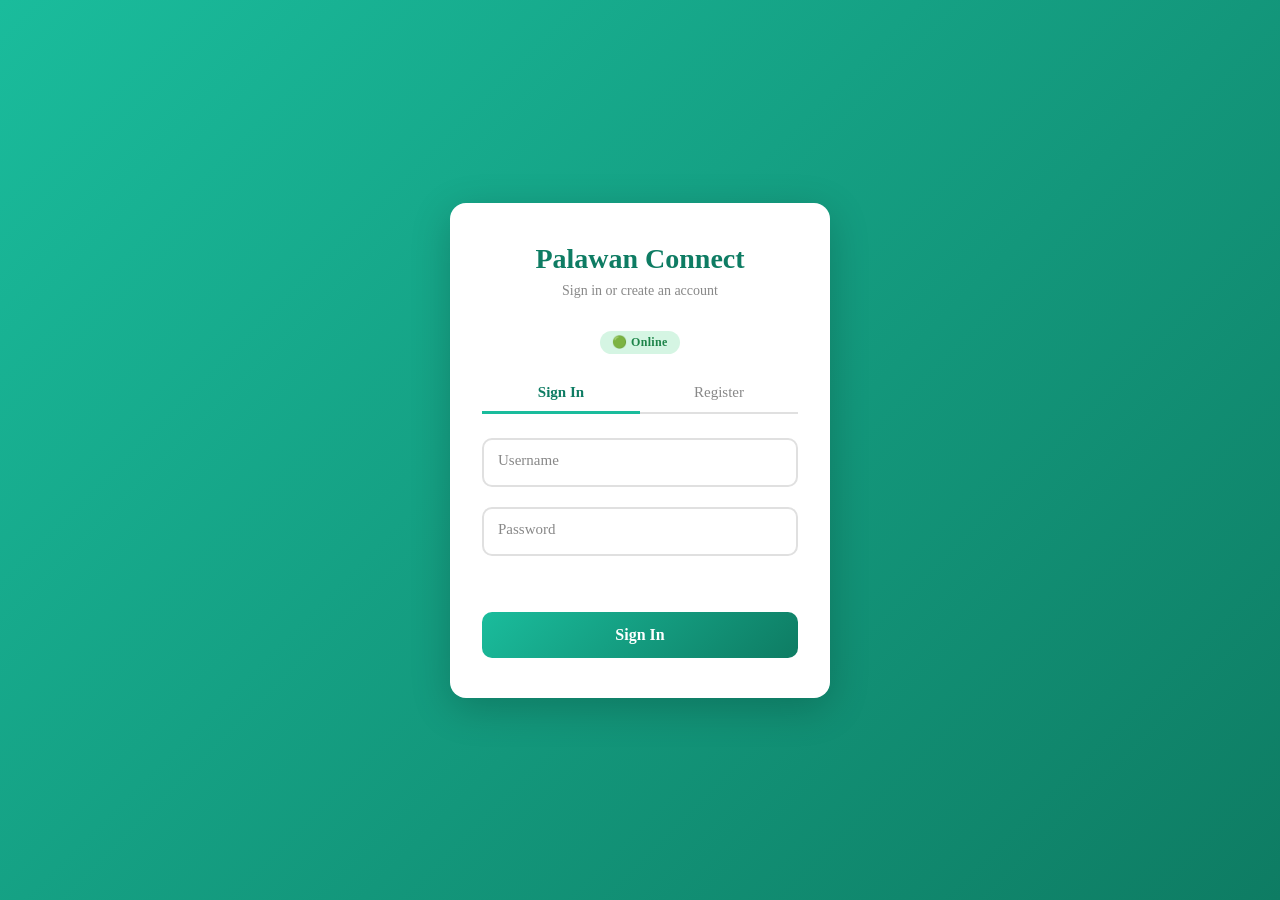
==== index.html @ 332c7fad "Add files via upload" ====
<!DOCTYPE html>
<html lang="en">
<head>
<meta charset="UTF-8">
<meta name="viewport" content="width=device-width, initial-scale=1.0">
<title>Login - Palawan Connect</title>
<link rel="stylesheet" href="login.css">
</head>
<body>
<div class="login-container">
  <div class="login-box">
    <img src="M-LOGO.png" alt="Logo" class="login-logo" onerror="this.style.display='none'">
    <h1>Palawan Connect</h1>
    <p class="subtitle">Sign in or create an account</p>
    <div id="networkBadge" class="network-badge online">🟢 Online</div>

    <!-- Tabs -->
    <div class="tabs">
      <button id="loginTab" class="tab active" onclick="showTab('login')">Sign In</button>
      <button id="registerTab" class="tab" onclick="showTab('register')">Register</button>
    </div>

    <!-- Login Form -->
    <div id="loginForm">
      <form onsubmit="handleLogin(event)">
        <div class="form-group">
          <input type="text" id="loginUsername" placeholder=" " required>
          <label>Username</label>
        </div>
        <div class="form-group">
          <input type="password" id="loginPassword" placeholder=" " required>
          <label>Password</label>
        </div>
        <p class="error-msg" id="loginError"></p>
        <button type="submit" class="login-btn">Sign In</button>
      </form>
    </div>

    <!-- Register Form -->
    <div id="registerForm" style="display:none">
      <form onsubmit="handleRegister(event)">
        <div class="form-group">
          <input type="text" id="regUsername" placeholder=" " required>
          <label>Username</label>
        </div>
        <div class="form-group">
          <input type="password" id="regPassword" placeholder=" " required>
          <label>Password</label>
        </div>
        <div class="form-group">
          <input type="password" id="regConfirm" placeholder=" " required>
          <label>Confirm Password</label>
        </div>
        <p class="error-msg" id="registerError"></p>
        <button type="submit" class="login-btn">Create Account</button>
      </form>
    </div>
  </div>
</div>

<!-- Firebase SDK -->
<script src="https://www.gstatic.com/firebasejs/9.23.0/firebase-app-compat.js"></script>
<script src="https://www.gstatic.com/firebasejs/9.23.0/firebase-firestore-compat.js"></script>
<script src="https://www.gstatic.com/firebasejs/9.23.0/firebase-storage-compat.js"></script>
<script src="firebase-config.js"></script>
<script src="offline-store.js"></script>
<script src="login.js"></script>
</body>
</html>
---- login.css ----
:root {
  --green-main: #1abc9c;
  --green-dark: #0e7c63;
}

* {
  box-sizing: border-box;
  margin: 0;
  padding: 0;
  font-family: 'Cambria', serif;
}

body {
  display: flex;
  align-items: center;
  justify-content: center;
  min-height: 100vh;
  background: linear-gradient(135deg, var(--green-main), var(--green-dark));
}

.login-container {
  width: 100%;
  max-width: 420px;
  padding: 20px;
}

.login-box {
  background: #fff;
  border-radius: 16px;
  padding: 40px 32px;
  box-shadow: 0 10px 40px rgba(0,0,0,0.2);
  text-align: center;
}

.login-logo {
  width: 64px;
  height: 64px;
  border-radius: 12px;
  margin-bottom: 16px;
}

h1 {
  font-size: 28px;
  color: var(--green-dark);
  margin-bottom: 8px;
}

.subtitle {
  font-size: 14px;
  color: #888;
  margin-bottom: 32px;
}

.form-group {
  position: relative;
  margin-bottom: 20px;
  text-align: left;
}

.form-group input,
.form-group select {
  width: 100%;
  padding: 14px 12px;
  border: 2px solid #e0e0e0;
  border-radius: 10px;
  font-size: 15px;
  outline: none;
  transition: border-color 0.3s;
}

.form-group input:focus {
  border-color: var(--green-main);
}

.form-group label {
  position: absolute;
  left: 12px;
  top: 14px;
  font-size: 15px;
  color: #888;
  pointer-events: none;
  transition: 0.3s;
  background: #fff;
  padding: 0 4px;
}

.form-group input:focus + label,
.form-group input:not(:placeholder-shown) + label {
  top: -10px;
  font-size: 12px;
  color: var(--green-dark);
}

.form-group select {
  cursor: pointer;
}

.login-btn {
  width: 100%;
  padding: 14px;
  background: linear-gradient(135deg, var(--green-main), var(--green-dark));
  color: #fff;
  border: none;
  border-radius: 10px;
  font-size: 16px;
  font-weight: bold;
  cursor: pointer;
  transition: transform 0.2s, box-shadow 0.2s;
  margin-top: 8px;
}

.login-btn:hover {
  transform: translateY(-2px);
  box-shadow: 0 6px 20px rgba(26, 188, 156, 0.4);
}

.existing-users {
  margin-top: 32px;
  padding-top: 24px;
  border-top: 1px solid #e0e0e0;
}

.users-label {
  font-size: 13px;
  color: #888;
  margin-bottom: 12px;
}

.user-chips {
  display: flex;
  flex-wrap: wrap;
  gap: 10px;
  justify-content: center;
}

.user-chip {
  display: flex;
  align-items: center;
  gap: 8px;
  padding: 8px 14px;
  background: #f5f5f5;
  border: 2px solid #e0e0e0;
  border-radius: 20px;
  cursor: pointer;
  transition: all 0.2s;
}

.user-chip:hover {
  background: #e8f9f3;
  border-color: var(--green-main);
  transform: translateY(-2px);
}

.chip-avatar {
  width: 28px;
  height: 28px;
  border-radius: 50%;
  display: flex;
  align-items: center;
  justify-content: center;
  color: #fff;
  font-weight: bold;
  font-size: 13px;
}

.user-chip span {
  font-size: 14px;
  color: #333;
}

.chip-status {
  width: 8px;
  height: 8px;
  border-radius: 50%;
  flex-shrink: 0;
  margin-left: auto;
}

/* Tabs */
.tabs {
  display: flex;
  border-bottom: 2px solid #e0e0e0;
  margin-bottom: 24px;
}

.tab {
  flex: 1;
  padding: 10px;
  background: none;
  border: none;
  font-size: 15px;
  cursor: pointer;
  color: #888;
  font-family: 'Cambria', serif;
  border-bottom: 3px solid transparent;
  margin-bottom: -2px;
  transition: all 0.2s;
}

.tab.active {
  color: var(--green-dark);
  border-bottom-color: var(--green-main);
  font-weight: bold;
}

.error-msg {
  color: #e74c3c;
  font-size: 13px;
  margin-bottom: 10px;
  min-height: 18px;
}

/* ── NETWORK BADGE ── */
.network-badge {
  display: inline-block;
  font-size: 12px;
  font-weight: bold;
  padding: 4px 12px;
  border-radius: 20px;
  margin-bottom: 20px;
  letter-spacing: .3px;
}

.network-badge.online {
  background: #d5f5e3;
  color: #1e8449;
}

.network-badge.offline {
  background: #fde8e8;
  color: #c0392b;
  animation: pulse-badge 2s infinite;
}

@keyframes pulse-badge {
  0%, 100% { opacity: 1; }
  50%       { opacity: 0.6; }
}

/* Offline hint under register tab */
.offline-register-note {
  font-size: 12px;
  color: #e67e22;
  text-align: center;
  margin-top: 10px;
  display: none;
}
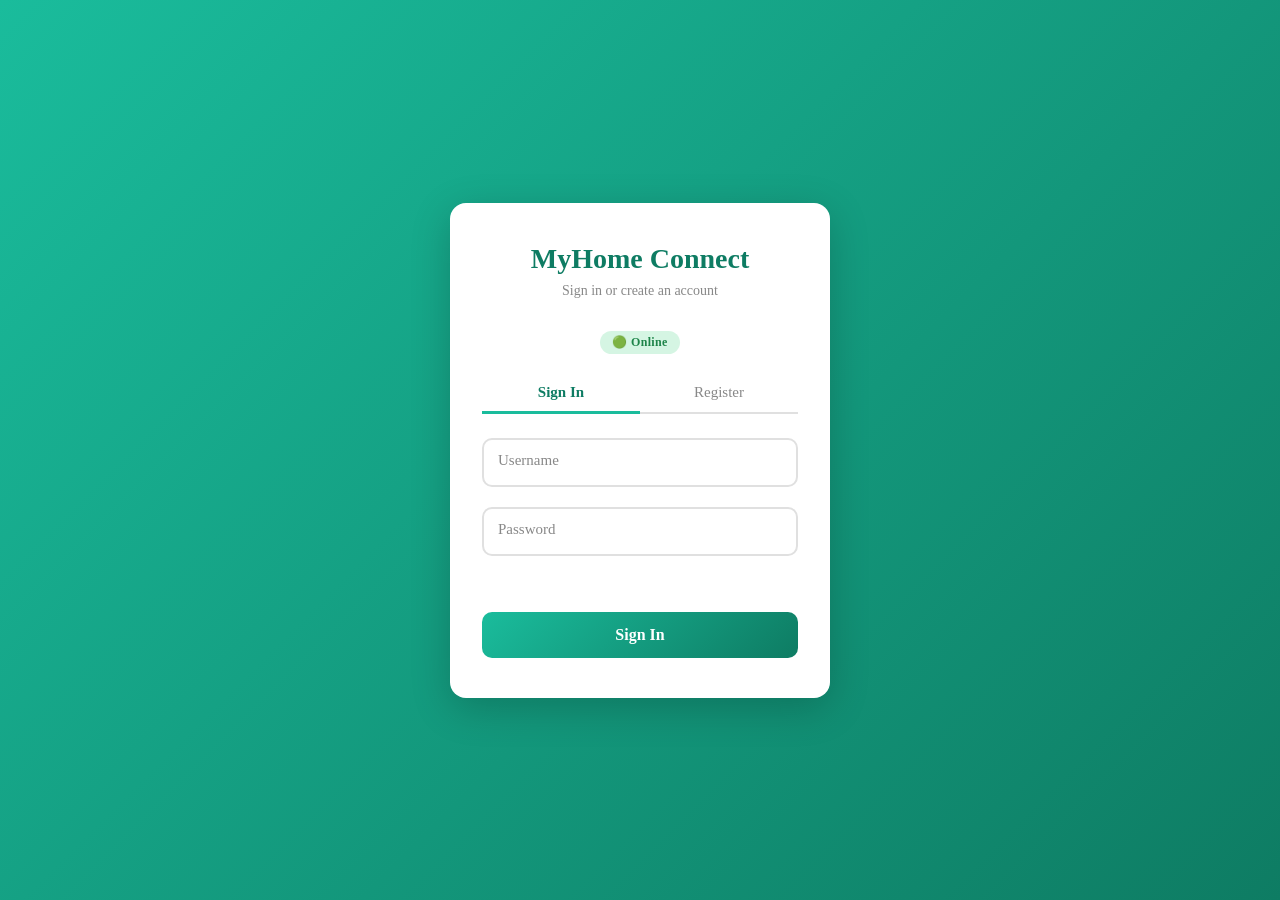
==== commit a7a235ee: "Add files via upload" ====
--- a/index.html
+++ b/index.html
@@ -3,14 +3,14 @@
 <head>
 <meta charset="UTF-8">
 <meta name="viewport" content="width=device-width, initial-scale=1.0">
-<title>Login - Palawan Connect</title>
+<title>Login - MyHome Connect</title>
 <link rel="stylesheet" href="login.css">
 </head>
 <body>
 <div class="login-container">
   <div class="login-box">
     <img src="M-LOGO.png" alt="Logo" class="login-logo" onerror="this.style.display='none'">
-    <h1>Palawan Connect</h1>
+    <h1>MyHome Connect</h1>
     <p class="subtitle">Sign in or create an account</p>
     <div id="networkBadge" class="network-badge online">🟢 Online</div>
 
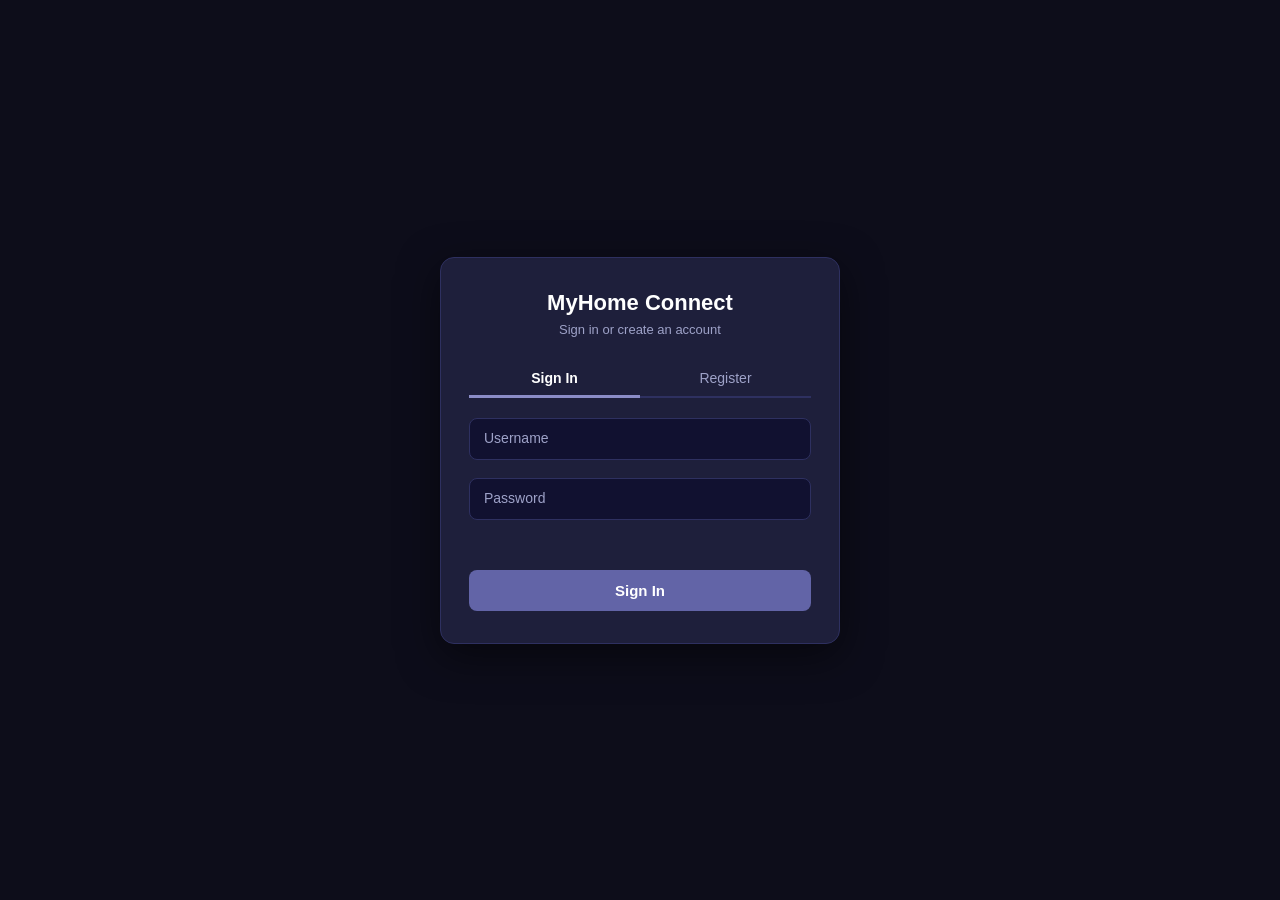
==== commit 54653736: "Add files via upload" ====
--- a/index.html
+++ b/index.html
@@ -12,7 +12,6 @@
     <img src="M-LOGO.png" alt="Logo" class="login-logo" onerror="this.style.display='none'">
     <h1>MyHome Connect</h1>
     <p class="subtitle">Sign in or create an account</p>
-    <div id="networkBadge" class="network-badge online">🟢 Online</div>
 
     <!-- Tabs -->
     <div class="tabs">
@@ -63,7 +62,6 @@
 <script src="https://www.gstatic.com/firebasejs/9.23.0/firebase-firestore-compat.js"></script>
 <script src="https://www.gstatic.com/firebasejs/9.23.0/firebase-storage-compat.js"></script>
 <script src="firebase-config.js"></script>
-<script src="offline-store.js"></script>
 <script src="login.js"></script>
 </body>
 </html>
--- a/login.css
+++ b/login.css
@@ -1,247 +1,184 @@
 :root {
-  --green-main: #1abc9c;
-  --green-dark: #0e7c63;
+  --purple: #6264a7;
+  --purple-dark: #464775;
+  --purple-light: #8b8cc7;
+  --bg: #0d0d1a;
+  --card-bg: #1e1f3b;
+  --border: #2e3060;
+  --text: #e8e8f4;
+  --text-muted: #9ea2c8;
+  --input-bg: #111130;
 }
 
 * {
   box-sizing: border-box;
   margin: 0;
   padding: 0;
-  font-family: 'Cambria', serif;
+  font-family: 'Segoe UI', 'Calibri', sans-serif;
 }
 
 body {
   display: flex;
   align-items: center;
   justify-content: center;
+  min-height: 100svh;
+  min-height: 100dvh;
   min-height: 100vh;
-  background: linear-gradient(135deg, var(--green-main), var(--green-dark));
+  background: var(--bg);
+  padding: 16px;
 }
 
 .login-container {
   width: 100%;
-  max-width: 420px;
-  padding: 20px;
+  max-width: 400px;
 }
 
 .login-box {
-  background: #fff;
-  border-radius: 16px;
-  padding: 40px 32px;
-  box-shadow: 0 10px 40px rgba(0,0,0,0.2);
+  background: var(--card-bg);
+  border-radius: 14px;
+  padding: 32px 28px;
+  box-shadow: 0 12px 40px rgba(0,0,0,0.5);
   text-align: center;
+  border: 1px solid var(--border);
 }
 
 .login-logo {
-  width: 64px;
-  height: 64px;
+  width: 56px;
+  height: 56px;
   border-radius: 12px;
-  margin-bottom: 16px;
+  margin-bottom: 12px;
 }
 
 h1 {
-  font-size: 28px;
-  color: var(--green-dark);
-  margin-bottom: 8px;
+  font-size: 22px;
+  color: #fff;
+  margin-bottom: 6px;
+  font-weight: 700;
 }
 
 .subtitle {
-  font-size: 14px;
-  color: #888;
-  margin-bottom: 32px;
+  font-size: 13px;
+  color: var(--text-muted);
+  margin-bottom: 24px;
 }
 
-.form-group {
-  position: relative;
-  margin-bottom: 20px;
-  text-align: left;
-}
-
-.form-group input,
-.form-group select {
-  width: 100%;
-  padding: 14px 12px;
-  border: 2px solid #e0e0e0;
-  border-radius: 10px;
-  font-size: 15px;
-  outline: none;
-  transition: border-color 0.3s;
-}
-
-.form-group input:focus {
-  border-color: var(--green-main);
-}
-
-.form-group label {
-  position: absolute;
-  left: 12px;
-  top: 14px;
-  font-size: 15px;
-  color: #888;
-  pointer-events: none;
-  transition: 0.3s;
-  background: #fff;
-  padding: 0 4px;
-}
-
-.form-group input:focus + label,
-.form-group input:not(:placeholder-shown) + label {
-  top: -10px;
-  font-size: 12px;
-  color: var(--green-dark);
-}
-
-.form-group select {
-  cursor: pointer;
-}
-
-.login-btn {
-  width: 100%;
-  padding: 14px;
-  background: linear-gradient(135deg, var(--green-main), var(--green-dark));
-  color: #fff;
-  border: none;
-  border-radius: 10px;
-  font-size: 16px;
-  font-weight: bold;
-  cursor: pointer;
-  transition: transform 0.2s, box-shadow 0.2s;
-  margin-top: 8px;
-}
-
-.login-btn:hover {
-  transform: translateY(-2px);
-  box-shadow: 0 6px 20px rgba(26, 188, 156, 0.4);
-}
-
-.existing-users {
-  margin-top: 32px;
-  padding-top: 24px;
-  border-top: 1px solid #e0e0e0;
-}
-
-.users-label {
-  font-size: 13px;
-  color: #888;
-  margin-bottom: 12px;
-}
-
-.user-chips {
-  display: flex;
-  flex-wrap: wrap;
-  gap: 10px;
-  justify-content: center;
-}
-
-.user-chip {
-  display: flex;
-  align-items: center;
-  gap: 8px;
-  padding: 8px 14px;
-  background: #f5f5f5;
-  border: 2px solid #e0e0e0;
-  border-radius: 20px;
-  cursor: pointer;
-  transition: all 0.2s;
-}
-
-.user-chip:hover {
-  background: #e8f9f3;
-  border-color: var(--green-main);
-  transform: translateY(-2px);
-}
-
-.chip-avatar {
-  width: 28px;
-  height: 28px;
-  border-radius: 50%;
-  display: flex;
-  align-items: center;
-  justify-content: center;
-  color: #fff;
-  font-weight: bold;
-  font-size: 13px;
-}
-
-.user-chip span {
-  font-size: 14px;
-  color: #333;
-}
-
-.chip-status {
-  width: 8px;
-  height: 8px;
-  border-radius: 50%;
-  flex-shrink: 0;
-  margin-left: auto;
-}
-
-/* Tabs */
+/* ── Tabs ── */
 .tabs {
   display: flex;
-  border-bottom: 2px solid #e0e0e0;
-  margin-bottom: 24px;
+  border-bottom: 2px solid var(--border);
+  margin-bottom: 20px;
 }
 
 .tab {
   flex: 1;
-  padding: 10px;
+  padding: 9px;
   background: none;
   border: none;
-  font-size: 15px;
+  font-size: 14px;
   cursor: pointer;
-  color: #888;
-  font-family: 'Cambria', serif;
+  color: var(--text-muted);
+  font-family: 'Segoe UI', sans-serif;
   border-bottom: 3px solid transparent;
   margin-bottom: -2px;
   transition: all 0.2s;
 }
 
 .tab.active {
-  color: var(--green-dark);
-  border-bottom-color: var(--green-main);
-  font-weight: bold;
+  color: #fff;
+  border-bottom-color: var(--purple-light);
+  font-weight: 600;
 }
 
-.error-msg {
-  color: #e74c3c;
-  font-size: 13px;
-  margin-bottom: 10px;
-  min-height: 18px;
+/* ── Form ── */
+.form-group {
+  position: relative;
+  margin-bottom: 18px;
+  text-align: left;
 }
 
-/* ── NETWORK BADGE ── */
-.network-badge {
-  display: inline-block;
-  font-size: 12px;
-  font-weight: bold;
-  padding: 4px 12px;
-  border-radius: 20px;
-  margin-bottom: 20px;
-  letter-spacing: .3px;
+.form-group input {
+  width: 100%;
+  padding: 12px 11px;
+  border: 1px solid var(--border);
+  border-radius: 8px;
+  font-size: 14px;
+  outline: none;
+  transition: border-color 0.2s;
+  background: var(--input-bg);
+  color: var(--text);
 }
 
-.network-badge.online {
-  background: #d5f5e3;
-  color: #1e8449;
+.form-group input:focus {
+  border-color: var(--purple-light);
 }
 
-.network-badge.offline {
-  background: #fde8e8;
-  color: #c0392b;
-  animation: pulse-badge 2s infinite;
+.form-group label {
+  position: absolute;
+  left: 11px;
+  top: 12px;
+  font-size: 14px;
+  color: var(--text-muted);
+  pointer-events: none;
+  transition: 0.2s;
+  background: var(--input-bg);
+  padding: 0 4px;
 }
 
-@keyframes pulse-badge {
-  0%, 100% { opacity: 1; }
-  50%       { opacity: 0.6; }
+.form-group input:focus + label,
+.form-group input:not(:placeholder-shown) + label {
+  top: -8px;
+  font-size: 11px;
+  color: var(--purple-light);
 }
 
-/* Offline hint under register tab */
-.offline-register-note {
+/* ── Login button ── */
+.login-btn {
+  width: 100%;
+  padding: 12px;
+  background: var(--purple);
+  color: #fff;
+  border: none;
+  border-radius: 8px;
+  font-size: 15px;
+  font-weight: 600;
+  cursor: pointer;
+  transition: background 0.2s, transform 0.15s;
+  margin-top: 6px;
+}
+
+.login-btn:hover {
+  background: var(--purple-dark);
+  transform: translateY(-1px);
+}
+
+.login-btn:active {
+  transform: translateY(0);
+}
+
+/* ── Error message ── */
+.error-msg {
+  color: #ff6b6b;
   font-size: 12px;
-  color: #e67e22;
-  text-align: center;
-  margin-top: 10px;
-  display: none;
+  margin-bottom: 10px;
+  min-height: 16px;
+  text-align: left;
 }
+
+/* ── Mobile ── */
+@media (max-width: 480px) {
+  body { padding: 10px; align-items: flex-start; padding-top: 20px; }
+
+  .login-box {
+    padding: 24px 18px;
+    border-radius: 12px;
+  }
+
+  .login-logo { width: 46px; height: 46px; margin-bottom: 10px; }
+  h1 { font-size: 20px; }
+  .subtitle { font-size: 12px; margin-bottom: 18px; }
+
+  .form-group { margin-bottom: 14px; }
+  .form-group input { padding: 11px 10px; font-size: 14px; }
+  .login-btn { padding: 11px; font-size: 14px; }
+  .tab { font-size: 13px; padding: 8px; }
+}
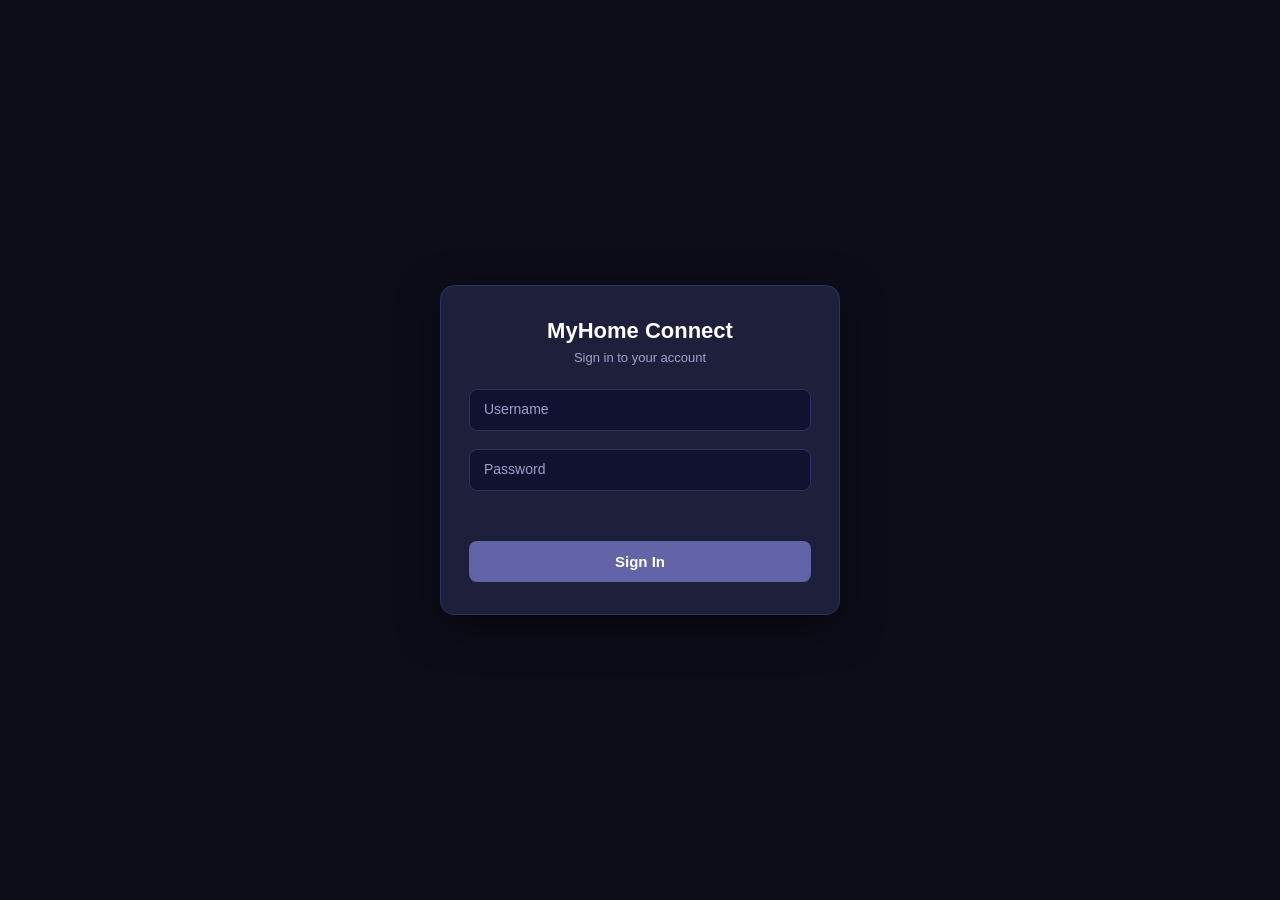
==== commit d47252f4: "Add files via upload" ====
--- a/index.html
+++ b/index.html
@@ -11,13 +11,7 @@
   <div class="login-box">
     <img src="M-LOGO.png" alt="Logo" class="login-logo" onerror="this.style.display='none'">
     <h1>MyHome Connect</h1>
-    <p class="subtitle">Sign in or create an account</p>
-
-    <!-- Tabs -->
-    <div class="tabs">
-      <button id="loginTab" class="tab active" onclick="showTab('login')">Sign In</button>
-      <button id="registerTab" class="tab" onclick="showTab('register')">Register</button>
-    </div>
+    <p class="subtitle">Sign in to your account</p>
 
     <!-- Login Form -->
     <div id="loginForm">
@@ -34,26 +28,6 @@
         <button type="submit" class="login-btn">Sign In</button>
       </form>
     </div>
-
-    <!-- Register Form -->
-    <div id="registerForm" style="display:none">
-      <form onsubmit="handleRegister(event)">
-        <div class="form-group">
-          <input type="text" id="regUsername" placeholder=" " required>
-          <label>Username</label>
-        </div>
-        <div class="form-group">
-          <input type="password" id="regPassword" placeholder=" " required>
-          <label>Password</label>
-        </div>
-        <div class="form-group">
-          <input type="password" id="regConfirm" placeholder=" " required>
-          <label>Confirm Password</label>
-        </div>
-        <p class="error-msg" id="registerError"></p>
-        <button type="submit" class="login-btn">Create Account</button>
-      </form>
-    </div>
   </div>
 </div>
 
--- a/login.css
+++ b/login.css
@@ -60,33 +60,6 @@
   font-size: 13px;
   color: var(--text-muted);
   margin-bottom: 24px;
-}
-
-/* ── Tabs ── */
-.tabs {
-  display: flex;
-  border-bottom: 2px solid var(--border);
-  margin-bottom: 20px;
-}
-
-.tab {
-  flex: 1;
-  padding: 9px;
-  background: none;
-  border: none;
-  font-size: 14px;
-  cursor: pointer;
-  color: var(--text-muted);
-  font-family: 'Segoe UI', sans-serif;
-  border-bottom: 3px solid transparent;
-  margin-bottom: -2px;
-  transition: all 0.2s;
-}
-
-.tab.active {
-  color: #fff;
-  border-bottom-color: var(--purple-light);
-  font-weight: 600;
 }
 
 /* ── Form ── */
